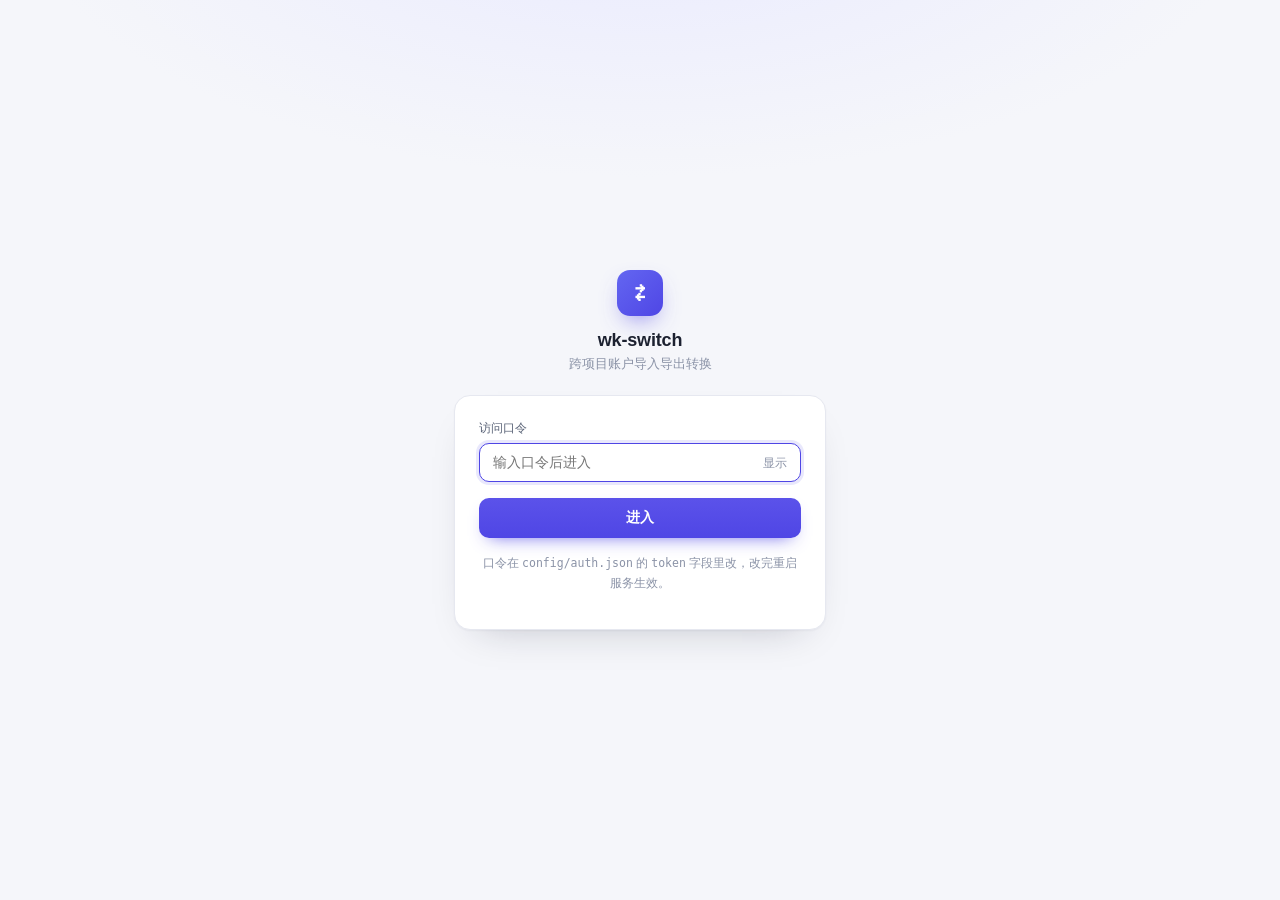
==== web/login.html @ a93a9eb4 "wk-switch 1.0.0：跨项目账户导入导出转换、本地账户库、版本分离与一键升级" ====
<!DOCTYPE html>
<html lang="zh-CN">
<head>
<meta charset="UTF-8">
<meta name="viewport" content="width=device-width, initial-scale=1.0">
<title>登录 · wk-switch</title>
<style>
  :root {
    --bg: #f5f6fa;
    --ink: #1c2130;
    --ink-2: #5b6478;
    --ink-3: #8b93a7;
    --line: #e6e8f0;
    --brand: #4f46e5;
    --bad: #dc2626;
    --bad-soft: #fdecec;
  }
  * { box-sizing: border-box; }
  html, body {
    margin: 0; height: 100%;
    background: var(--bg);
    color: var(--ink);
    font-family: -apple-system, BlinkMacSystemFont, "Segoe UI", "PingFang SC",
                 "Hiragino Sans GB", "Microsoft YaHei", sans-serif;
    font-size: 14px;
    -webkit-font-smoothing: antialiased;
  }
  body {
    display: grid;
    place-items: center;
    padding: 24px;
    background:
      radial-gradient(1000px 460px at 50% -12%, #e9eaff 0%, rgba(245,246,250,0) 62%),
      var(--bg);
  }
  .wrap { width: 100%; max-width: 372px; }

  .logo {
    display: grid; place-items: center;
    width: 46px; height: 46px; margin: 0 auto 14px;
    border-radius: 13px;
    background: linear-gradient(135deg, #6366f1, #4f46e5);
    color: #fff; font-size: 23px; font-weight: 600;
    box-shadow: 0 10px 24px -10px rgba(79, 70, 229, .8);
  }
  h1 { margin: 0; text-align: center; font-size: 18px; font-weight: 650; letter-spacing: -.01em; }
  .sub { margin: 5px 0 22px; text-align: center; font-size: 12.5px; color: var(--ink-3); }

  .card {
    background: #fff;
    border: 1px solid var(--line);
    border-radius: 16px;
    box-shadow: 0 1px 2px rgba(20, 26, 45, .04), 0 18px 40px -24px rgba(20, 26, 45, .28);
    padding: 24px;
  }

  label.field { display: block; margin-bottom: 6px; font-size: 12px; color: var(--ink-2); }

  .input-row { position: relative; }

  input[type="password"], input[type="text"] {
    width: 100%;
    padding: 11px 44px 11px 13px;
    border: 1px solid var(--line);
    border-radius: 10px;
    background: #fcfdff;
    font: inherit;
    font-size: 13.5px;
    color: var(--ink);
    outline: none;
    transition: .16s;
  }
  input:focus { border-color: var(--brand); background: #fff; box-shadow: 0 0 0 3px rgba(79, 70, 229, .12); }

  .eye {
    position: absolute; top: 50%; right: 6px; transform: translateY(-50%);
    border: 0; background: none; padding: 6px 8px; cursor: pointer;
    color: var(--ink-3); font-size: 12px; border-radius: 7px;
  }
  .eye:hover { background: #f1f3f9; color: var(--ink-2); }

  button.submit {
    width: 100%;
    margin-top: 16px;
    padding: 11px 16px;
    border: 0;
    border-radius: 10px;
    background: linear-gradient(180deg, #5b52ea, #4f46e5);
    color: #fff;
    font: inherit;
    font-size: 13.5px;
    font-weight: 600;
    cursor: pointer;
    box-shadow: 0 8px 18px -10px rgba(79, 70, 229, .9);
    transition: .16s;
  }
  button.submit:hover { background: linear-gradient(180deg, #4f46e5, #4338ca); }
  button.submit:disabled { opacity: .6; cursor: not-allowed; }

  .err {
    margin-top: 12px;
    padding: 8px 11px;
    border-radius: 8px;
    background: var(--bad-soft);
    color: var(--bad);
    font-size: 12px;
    display: none;
  }
  .err.show { display: block; }

  .foot { margin-top: 16px; text-align: center; font-size: 11.5px; color: var(--ink-3); line-height: 1.7; }
  .foot code { font-family: ui-monospace, Menlo, Consolas, monospace; }
</style>
</head>
<body>
<div class="wrap">
  <div class="logo">⇄</div>
  <h1>wk-switch</h1>
  <p class="sub">跨项目账户导入导出转换</p>

  <form class="card" id="form" autocomplete="off">
    <label class="field" for="token">访问口令</label>
    <div class="input-row">
      <input type="password" id="token" name="token" placeholder="输入口令后进入" autofocus>
      <button type="button" class="eye" id="eye">显示</button>
    </div>
    <button type="submit" class="submit" id="submit">进入</button>
    <div class="err" id="err"></div>
    <p class="foot">口令在 <code>config/auth.json</code> 的 <code>token</code> 字段里改，改完重启服务生效。</p>
  </form>
</div>

<script>
'use strict';

const form = document.getElementById('form');
const input = document.getElementById('token');
const errBox = document.getElementById('err');
const submit = document.getElementById('submit');
const eye = document.getElementById('eye');

eye.addEventListener('click', () => {
  const hidden = input.type === 'password';
  input.type = hidden ? 'text' : 'password';
  eye.textContent = hidden ? '隐藏' : '显示';
  input.focus();
});

function fail(message) {
  errBox.textContent = message;
  errBox.className = 'err show';
  submit.disabled = false;
  submit.textContent = '进入';
}

form.addEventListener('submit', async (e) => {
  e.preventDefault();
  const token = input.value.trim();
  if (!token) {
    fail('先输入口令');
    return;
  }
  submit.disabled = true;
  submit.textContent = '验证中…';
  errBox.className = 'err';

  try {
    const resp = await fetch('/api/login', {
      method: 'POST',
      headers: { 'Content-Type': 'application/json' },
      body: JSON.stringify({ token }),
    });
    const data = await resp.json().catch(() => ({ ok: false, error: '响应不是 JSON' }));
    if (!resp.ok || data.ok === false) {
      fail(data.error || ('HTTP ' + resp.status));
      return;
    }
    location.replace('/');
  } catch (err) {
    fail('连接失败：' + err.message);
  }
});
</script>
</body>
</html>
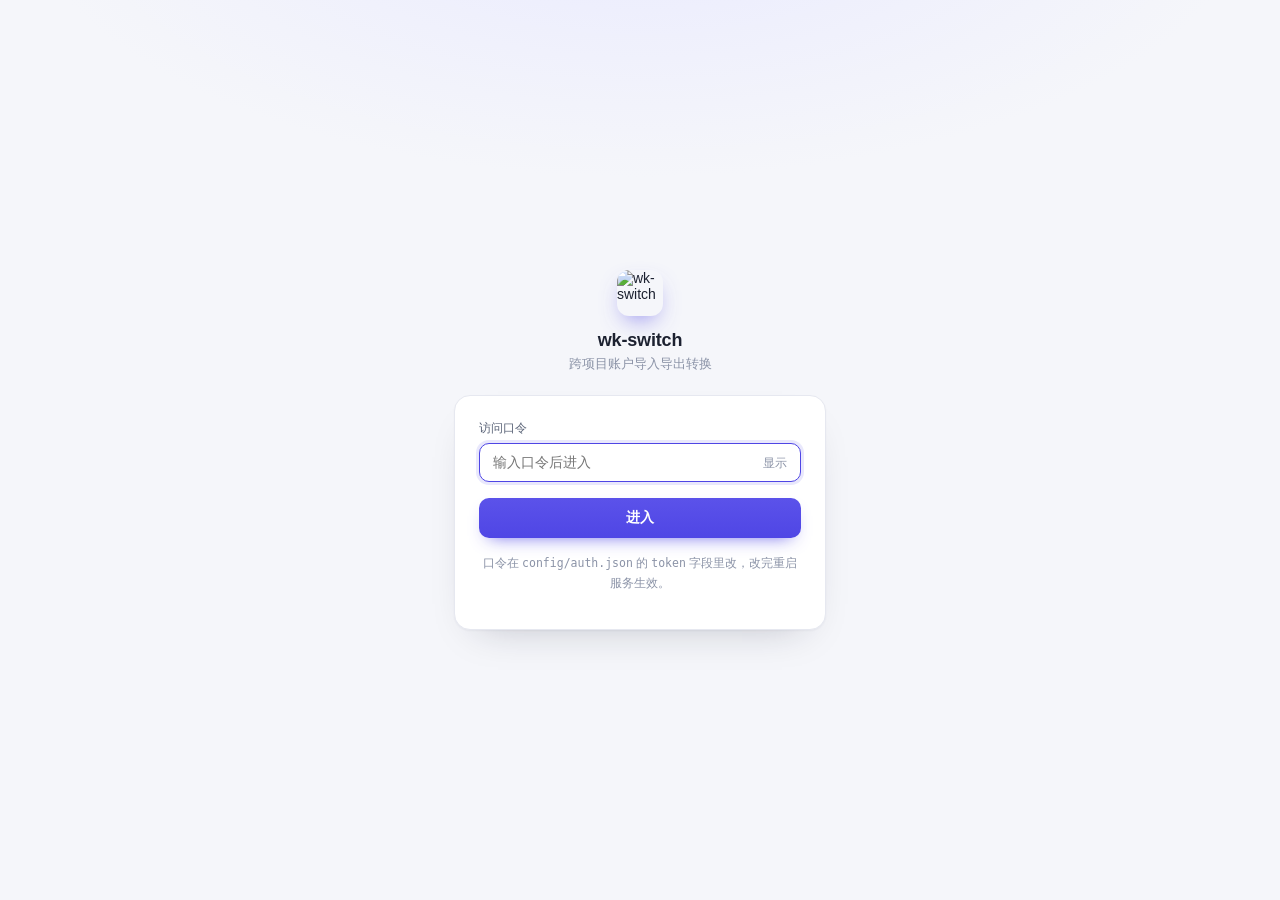
==== commit 9bd8ba85: "feat(ui): 应用图标与 PWA manifest 图形：indigo 渐变圆角方 + 白色双向箭头，和页头原来那个 ⇄ 字符同构， 但换成真图后 favicon、页头、任务栏、主屏四处是同一张" ====
--- a/web/login.html
+++ b/web/login.html
@@ -4,6 +4,10 @@
 <meta charset="UTF-8">
 <meta name="viewport" content="width=device-width, initial-scale=1.0">
 <title>登录 · wk-switch</title>
+<link rel="icon" href="/static/assets/favicon.ico" sizes="16x16 32x32 48x48">
+<link rel="icon" type="image/svg+xml" href="/static/assets/icon.svg">
+<link rel="apple-touch-icon" href="/static/assets/apple-touch-icon.png">
+<meta name="theme-color" content="#4f46e5">
 <style>
   :root {
     --bg: #f5f6fa;
@@ -36,11 +40,9 @@
   .wrap { width: 100%; max-width: 372px; }
 
   .logo {
-    display: grid; place-items: center;
+    display: block;
     width: 46px; height: 46px; margin: 0 auto 14px;
-    border-radius: 13px;
-    background: linear-gradient(135deg, #6366f1, #4f46e5);
-    color: #fff; font-size: 23px; font-weight: 600;
+    border-radius: 12px;
     box-shadow: 0 10px 24px -10px rgba(79, 70, 229, .8);
   }
   h1 { margin: 0; text-align: center; font-size: 18px; font-weight: 650; letter-spacing: -.01em; }
@@ -114,7 +116,7 @@
 </head>
 <body>
 <div class="wrap">
-  <div class="logo">⇄</div>
+  <img class="logo" src="/static/assets/icon.svg" alt="wk-switch" width="46" height="46">
   <h1>wk-switch</h1>
   <p class="sub">跨项目账户导入导出转换</p>
 
